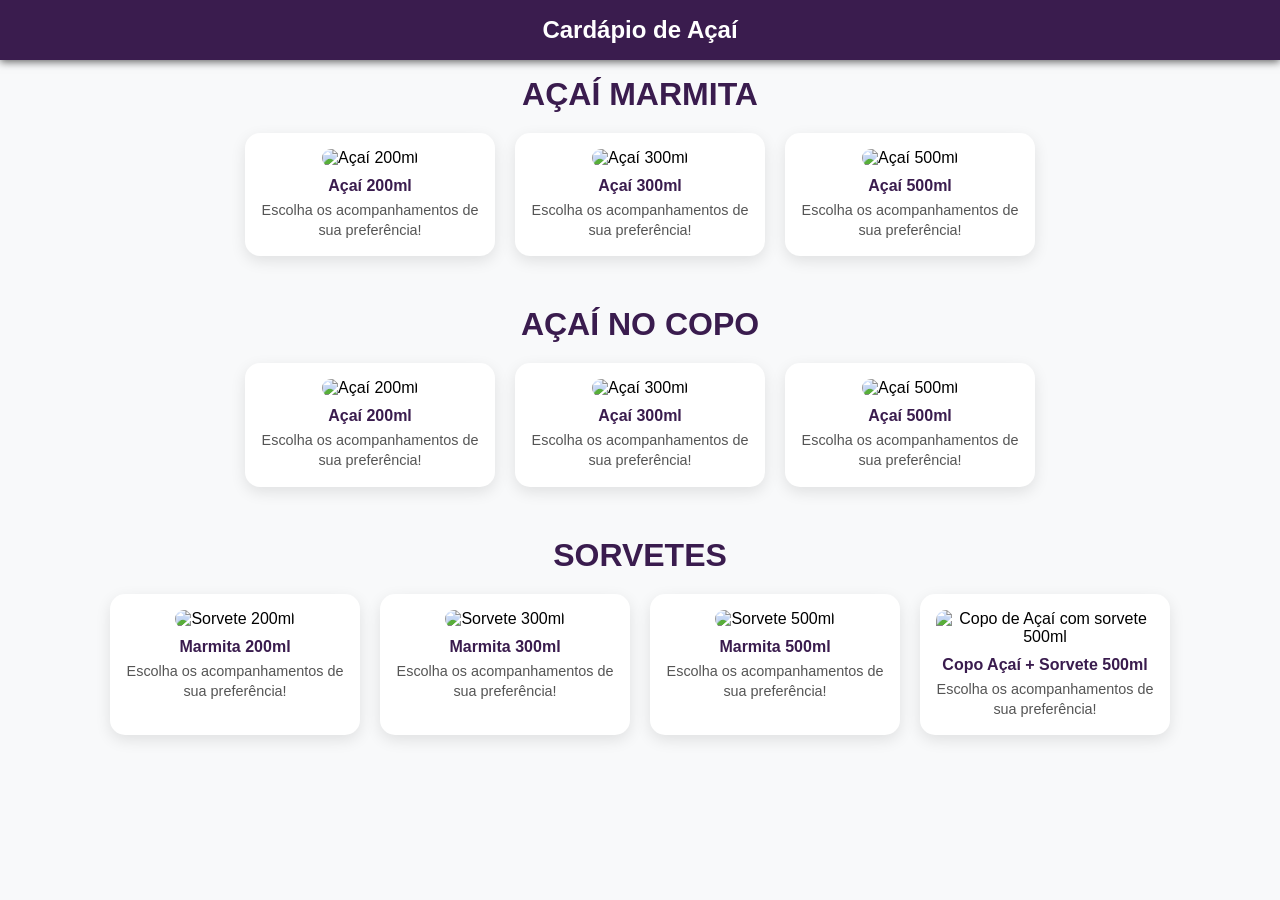
==== cardapio.html @ 769ee6a1 "Add files via upload" ====
<!DOCTYPE html>
<html lang="pt-BR">
<head>
    <meta charset="UTF-8">
    <meta name="viewport" content="width=device-width, initial-scale=1.0">
    <title>Cardápio de Açaí</title>
    <link rel="stylesheet" href="cardapio.css">
</head>
<body>

    <nav class="navbar">
        <h2>Cardápio de Açaí</h2>
    </nav>

    <main class="container">

        <!-- Açaí Marmita -->
        <section class="category">
            <h3>AÇAÍ MARMITA</h3>
            <div class="cards">
                <div class="card" onclick="handclick(200, 'Açaí marmita')">
                    <img src="img/marmita.jpeg" alt="Açaí 200ml">
                    <span class="card-text">Açaí 200ml</span>
                    <p class="description">Escolha os acompanhamentos de sua preferência!</p>
                </div>
                <div class="card" onclick="handclick(300, 'Açaí marmita')">
                    <img src="img/marmita2.jpeg" alt="Açaí 300ml">
                    <span class="card-text">Açaí 300ml</span>
                    <p class="description">Escolha os acompanhamentos de sua preferência!</p>
                </div>
                <div class="card" onclick="handclick(500, 'Açaí marmita')">
                    <img src="img/marmita500.jpeg" alt="Açaí 500ml">
                    <span class="card-text">Açaí 500ml</span>
                    <p class="description">Escolha os acompanhamentos de sua preferência!</p>
                </div>
            </div>
        </section>

        <!-- Açaí no Copo -->
        <section class="category">
            <h3>AÇAÍ NO COPO</h3>
            <div class="cards">
                <div class="card" onclick="handclick(200, 'Copo Açaí')">
                    <img src="img/copo200.jpeg" alt="Açaí 200ml">
                    <span class="card-text">Açaí 200ml</span>
                    <p class="description">Escolha os acompanhamentos de sua preferência!</p>
                </div>
                <div class="card" onclick="handclick(300, 'Copo Açaí')">
                    <img src="img/copo300Adesivo.jpeg" alt="Açaí 300ml">
                    <span class="card-text">Açaí 300ml</span>
                    <p class="description">Escolha os acompanhamentos de sua preferência!</p>
                </div>
                <div class="card" onclick="handclick(500, 'Copo Açaí')">
                    <img src="img/copo500.jpeg" alt="Açaí 500ml">
                    <span class="card-text">Açaí 500ml</span>
                    <p class="description">Escolha os acompanhamentos de sua preferência!</p>
                </div>
            </div>
        </section>

        <!-- Sorvetes -->
        <section class="category">
            <h3>SORVETES</h3>
            <div class="cards">
                <div class="card" onclick="handclick(200, 'Sorvete')">
                    <img src="img/sorvete.jpg" alt="Sorvete 200ml">
                    <span class="card-text">Marmita 200ml</span>
                    <p class="description">Escolha os acompanhamentos de sua preferência!</p>
                </div>
                <div class="card" onclick="handclick(300, 'Sorvete')">
                    <img src="img/sorvete2.jpg" alt="Sorvete 300ml">
                    <span class="card-text">Marmita 300ml</span>
                    <p class="description">Escolha os acompanhamentos de sua preferência!</p>
                </div>
                <div class="card" onclick="handclick(500, 'Sorvete')">
                    <img src="img/sorvete3.jpg" alt="Sorvete 500ml">
                    <span class="card-text">Marmita 500ml</span>
                    <p class="description">Escolha os acompanhamentos de sua preferência!</p>
                </div>
                <div class="card" onclick="handclick(500, 'Sorvete/copo')">
                    <img src="img/sorvete.açai.jpg" alt="Copo de Açaí com sorvete 500ml">
                    <span class="card-text">Copo Açaí + Sorvete 500ml</span>
                    <p class="description">Escolha os acompanhamentos de sua preferência!</p>
                </div>
            </div>
        </section>

    </main>

    <script src="cardapio.js"></script>
</body>
</html>
---- cardapio.css ----
* {
    box-sizing: border-box;
    margin: 0;
    padding: 0;
    font-family: 'Inter', sans-serif;
}

body {
    background-color: #f8f9fa;
    padding-top: 60px; /* Espaço para navbar fixa */
    display: flex;
    justify-content: center;
    align-items: center;
    flex-direction: column;
}

.navbar {
    position: fixed;
    top: 0;
    width: 100%;
    background-color: #3A1C4E;
    color: white;
    text-align: center;
    padding: 1rem 2rem;
    z-index: 1000;
    box-shadow: 0px 2px 8px rgba(0,0,0,0.6);
}

.container {
    width: 100%;
    max-width: 1200px;
    padding: 1rem 2rem;
    display: flex;
    flex-direction: column;
    gap: 50px;
}

.category h3 {
    text-align: center;
    font-size: 2rem;
    color: #3A1C4E;
    margin-bottom: 20px;
}

.cards {
    display: flex;
    flex-wrap: wrap; /* Permite quebra de linha */
    justify-content: center;
    gap: 20px;
}

.card {
    background: #fff;
    padding: 1rem;
    border-radius: 15px;
    flex: 1 1 250px; /* Mínimo 250px, cresce se houver espaço */
    max-width: 250px;
    text-align: center;
    box-shadow: 0px 5px 15px rgba(0,0,0,0.1);
    transition: transform 0.3s ease, box-shadow 0.3s ease;
}

.card:hover {
    transform: translateY(-6px);
    box-shadow: 0px 5px 12px rgba(0,0,0,0.12);
}

.card img {
    width: 100%;
    border-radius: 10px;
}

.card-text {
    display: block;
    margin-top: 10px;
    font-weight: bold;
    color: #3A1C4E;
    font-size: 1rem;
}

.description {
    font-size: 0.9rem;
    margin-top: 5px;
    color: #555;
    line-height: 1.4;
}

/* Responsividade */
@media (max-width: 768px) {
    .container {
        padding: 1rem;
    }

    .card {
        flex: 1 1 80%; /* Cards maiores no mobile */
        max-width: none;
    }
}

@media (max-width: 480px) {
    .card {
        flex: 1 1 100%;
    }
}
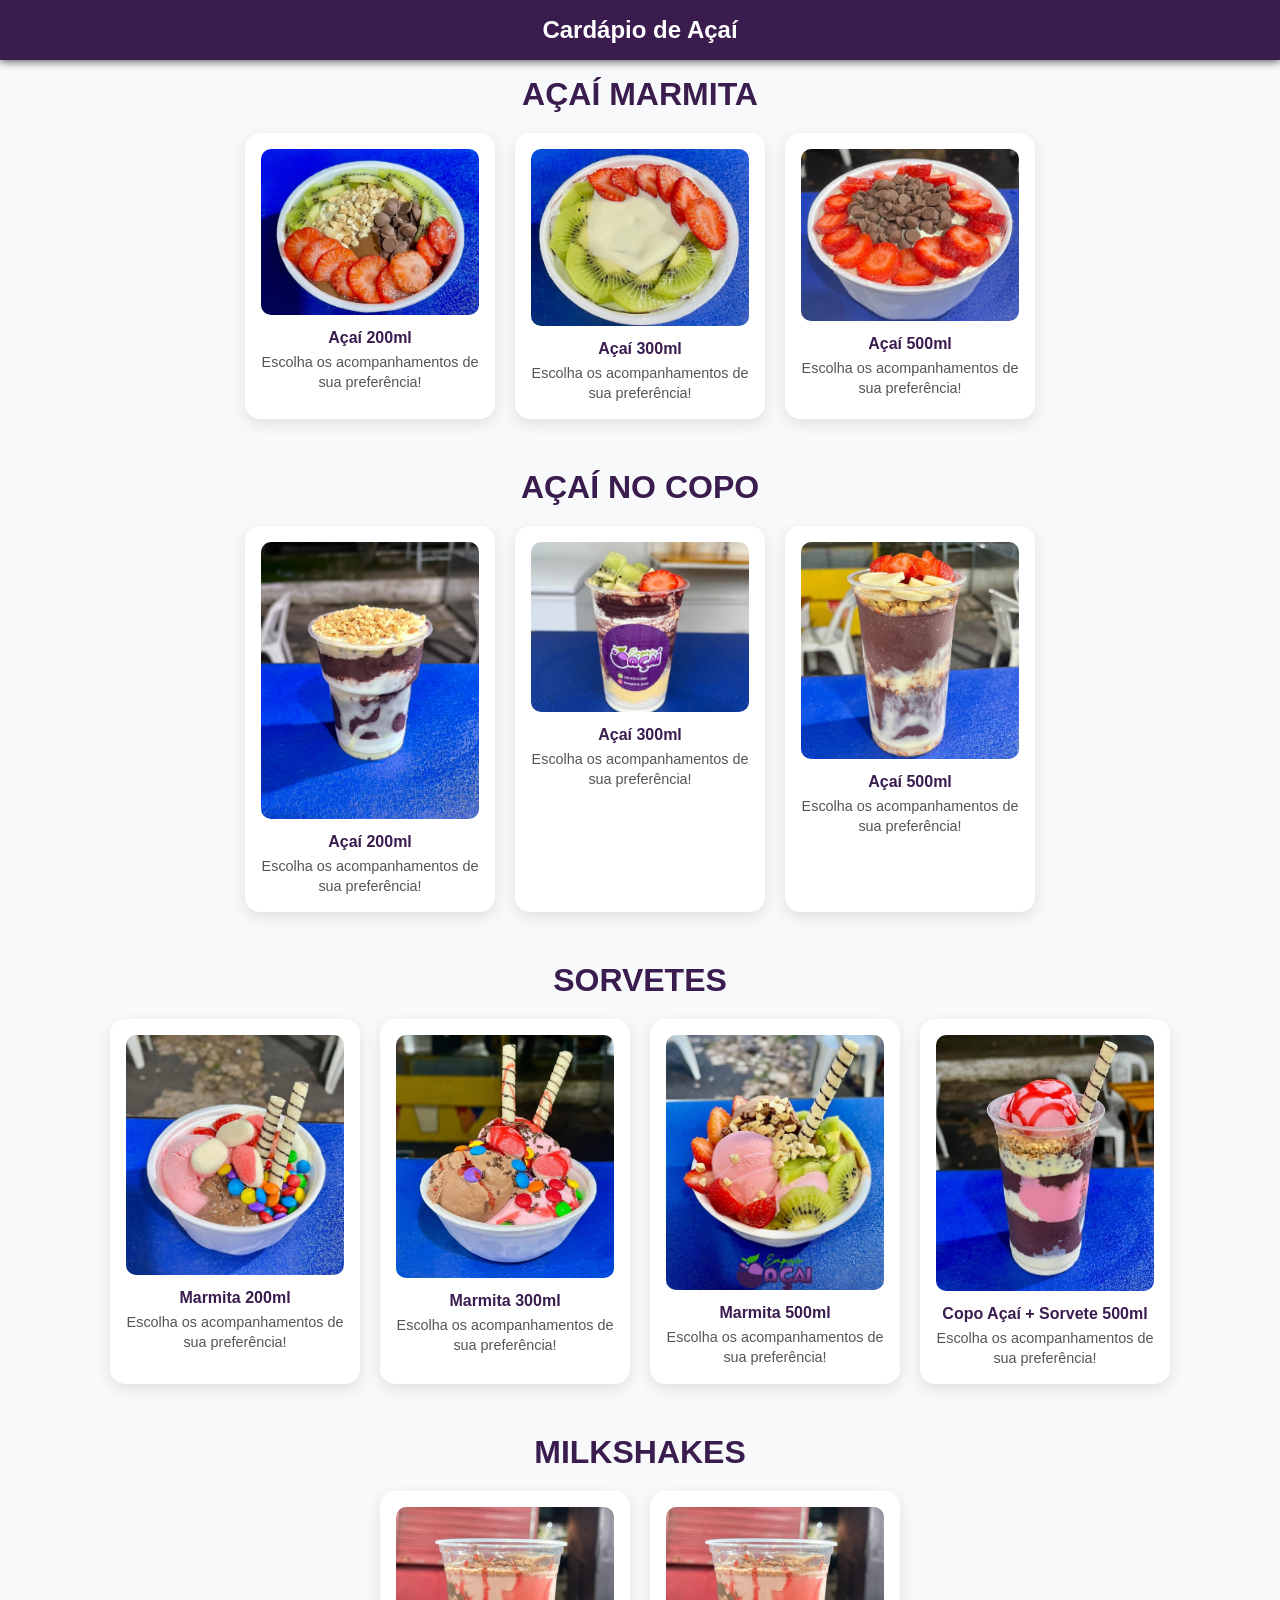
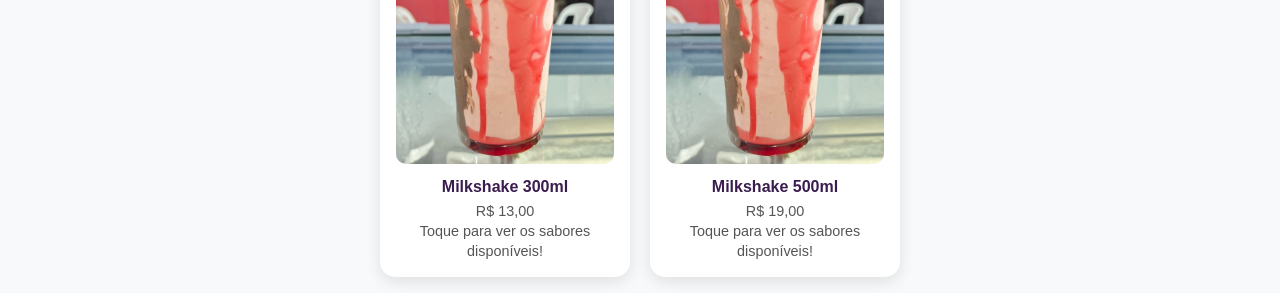
==== commit cecc9e6b: "Update cardapio.html" ====
--- a/cardapio.html
+++ b/cardapio.html
@@ -84,6 +84,23 @@
                 </div>
             </div>
         </section>
+        <!-- Milkshakes -->
+<section class="category">
+    <h3>MILKSHAKES</h3>
+    <div class="cards">
+        <div class="card" onclick="handclick('300', 'Milkshake')">
+            <img src="img/Milk.jpg" alt="Milkshake">
+            <span class="card-text">Milkshake 300ml</span>
+            <p class="description">R$ 13,00<br>Toque para ver os sabores disponíveis!</p>
+        </div>
+
+        <div class="card" onclick="handclick('500', 'Milkshake')">
+            <img src="img/Milk.jpg" alt="Milkshake">
+            <span class="card-text">Milkshake 500ml</span>
+            <p class="description">R$ 19,00<br>Toque para ver os sabores disponíveis!</p>
+        </div>
+    </div>
+</section>
 
     </main>
 
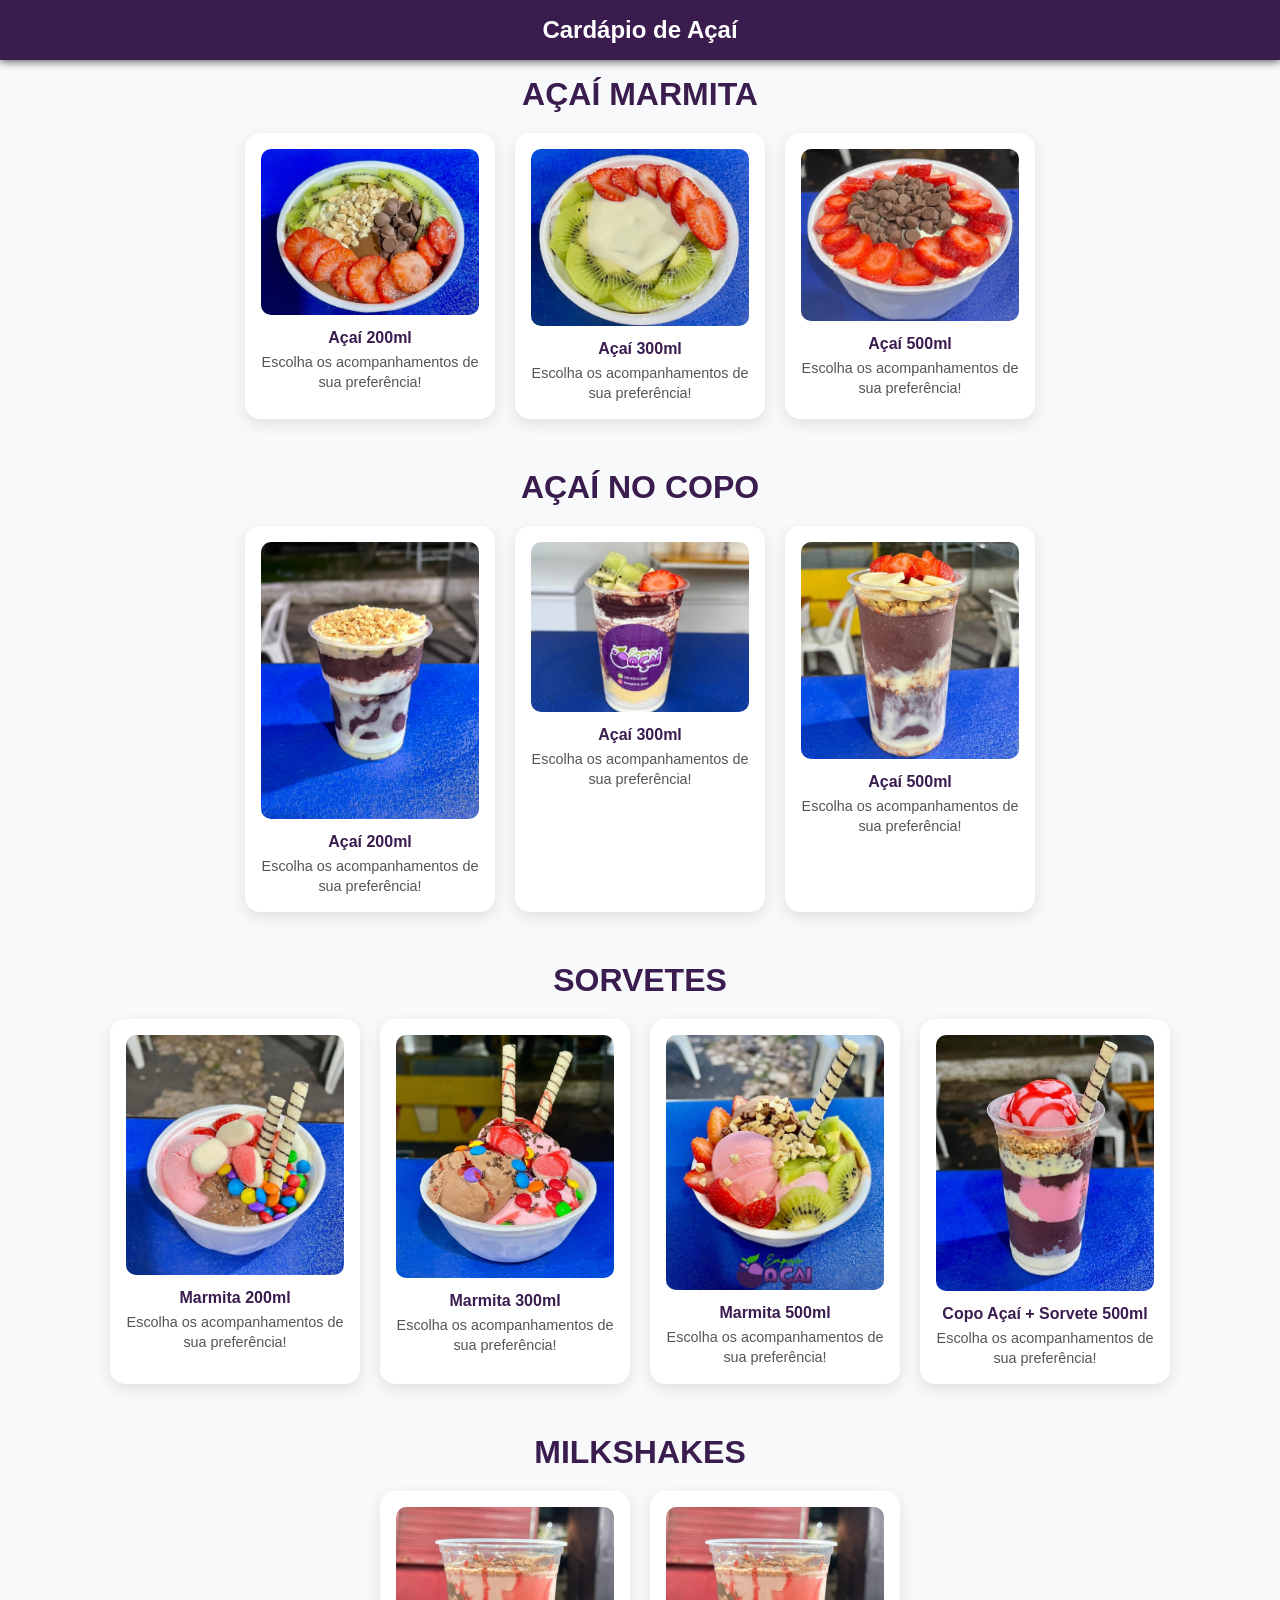
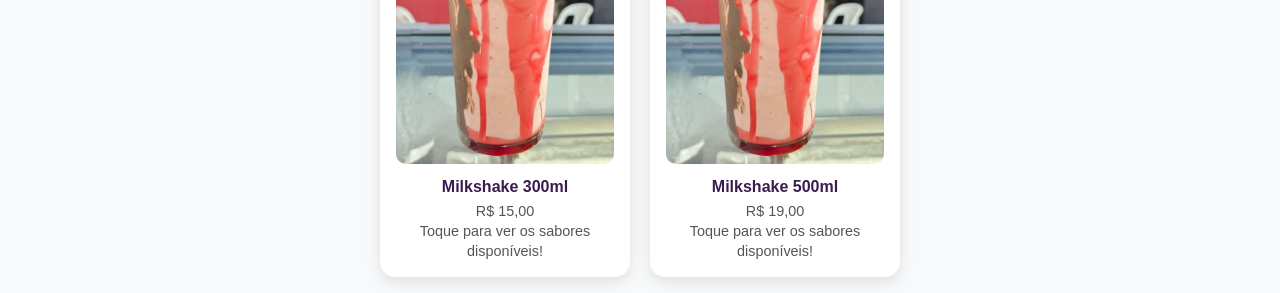
==== commit 8c4c370a: "Update cardapio.html" ====
--- a/cardapio.html
+++ b/cardapio.html
@@ -91,7 +91,7 @@
         <div class="card" onclick="handclick('300', 'Milkshake')">
             <img src="img/Milk.jpg" alt="Milkshake">
             <span class="card-text">Milkshake 300ml</span>
-            <p class="description">R$ 13,00<br>Toque para ver os sabores disponíveis!</p>
+            <p class="description">R$ 15,00<br>Toque para ver os sabores disponíveis!</p>
         </div>
 
         <div class="card" onclick="handclick('500', 'Milkshake')">
@@ -107,3 +107,4 @@
     <script src="cardapio.js"></script>
 </body>
 </html>
+
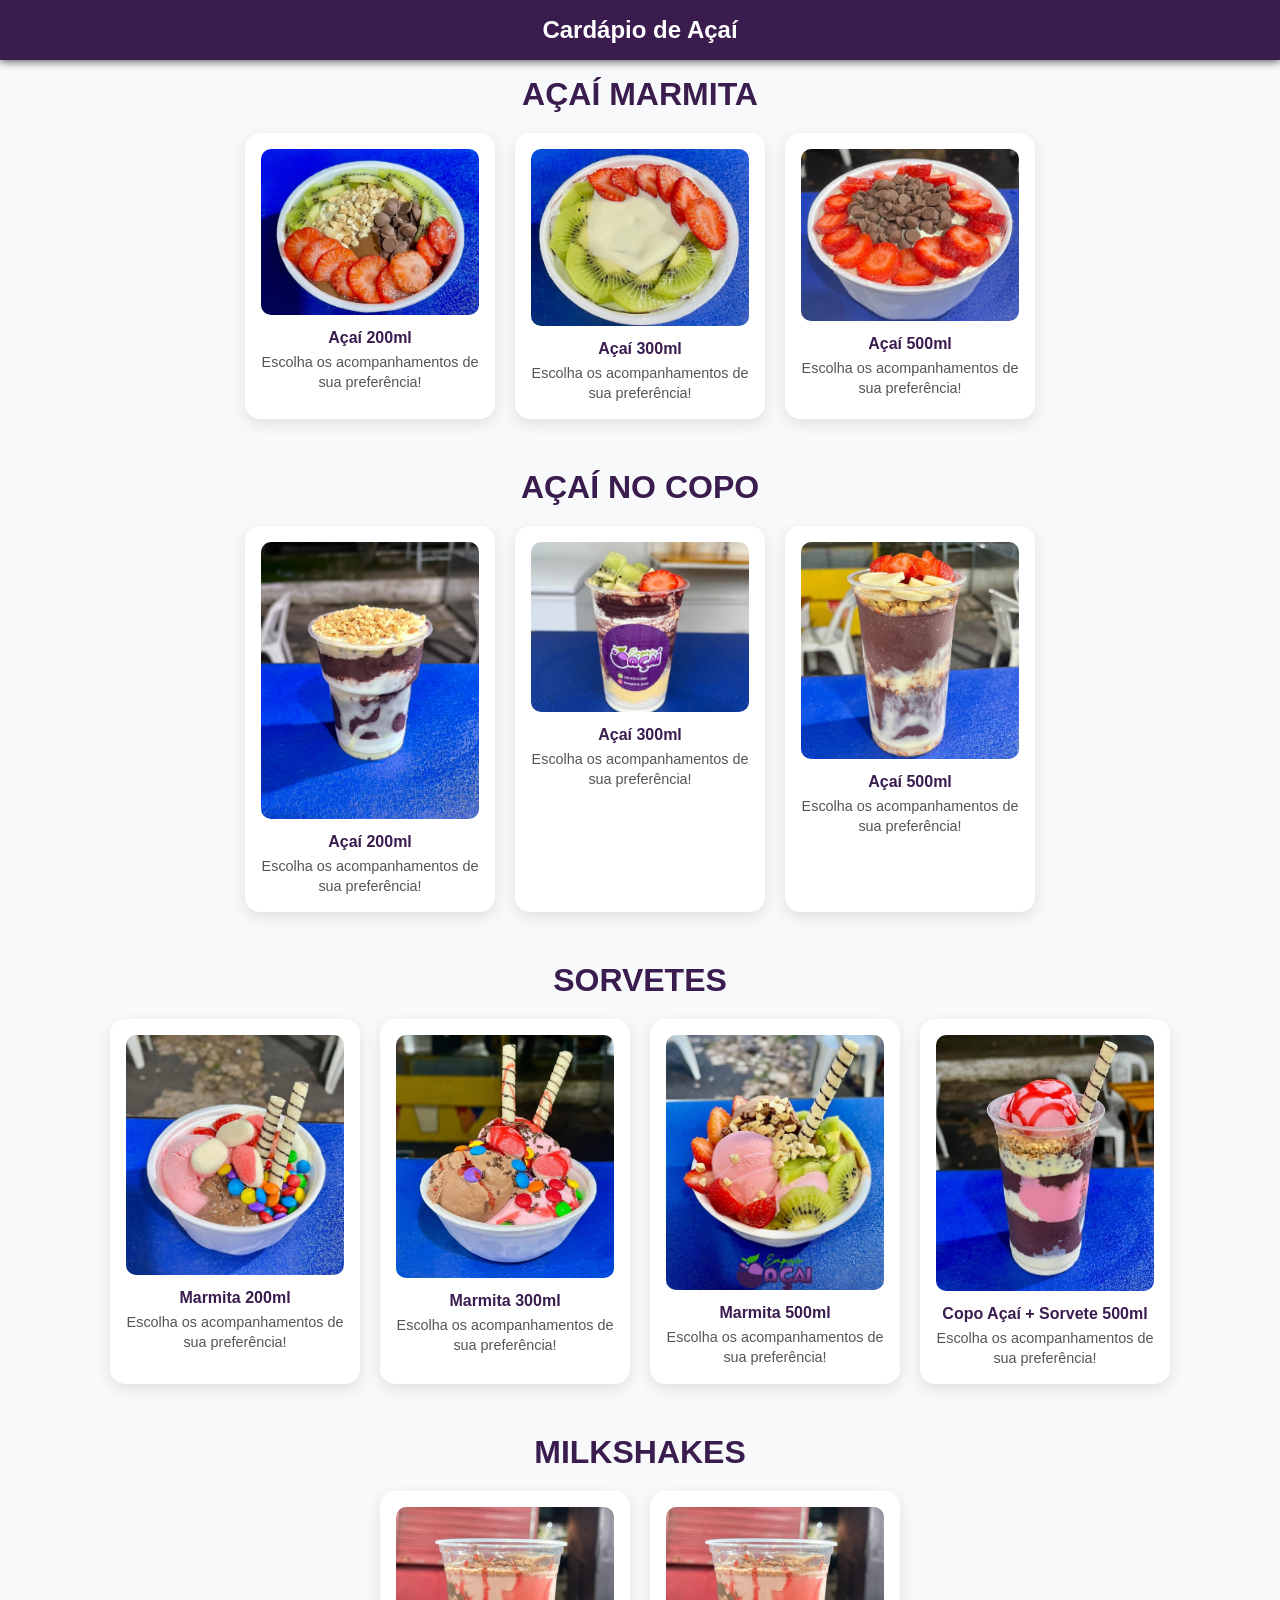
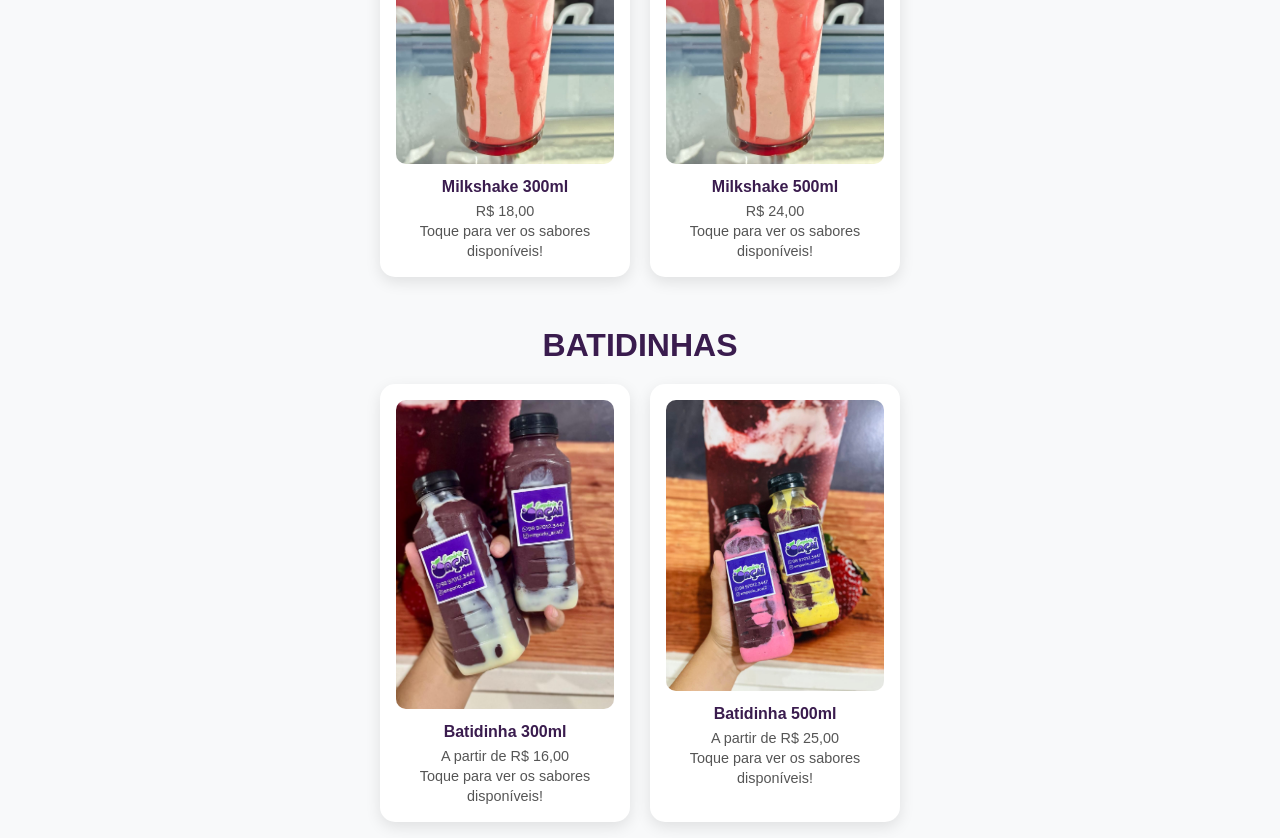
==== commit 45d44fac: "Atualização no cardápio e adição de imagens de batidinha" ====
--- a/cardapio.html
+++ b/cardapio.html
@@ -1,11 +1,13 @@
 <!DOCTYPE html>
 <html lang="pt-BR">
+
 <head>
     <meta charset="UTF-8">
     <meta name="viewport" content="width=device-width, initial-scale=1.0">
     <title>Cardápio de Açaí</title>
     <link rel="stylesheet" href="cardapio.css">
 </head>
+
 <body>
 
     <nav class="navbar">
@@ -85,19 +87,35 @@
             </div>
         </section>
         <!-- Milkshakes -->
-<section class="category">
-    <h3>MILKSHAKES</h3>
+        <section class="category">
+            <h3>MILKSHAKES</h3>
+            <div class="cards">
+                <div class="card" onclick="handclick('300', 'Milkshake')">
+                    <img src="img/Milk.jpg" alt="Milkshake">
+                    <span class="card-text">Milkshake 300ml</span>
+                    <p class="description">R$ 18,00<br>Toque para ver os sabores disponíveis!</p>
+                </div>
+
+                <div class="card" onclick="handclick('500', 'Milkshake')">
+                    <img src="img/Milk.jpg" alt="Milkshake">
+                    <span class="card-text">Milkshake 500ml</span>
+                    <p class="description">R$ 24,00<br>Toque para ver os sabores disponíveis!</p>
+                </div>
+            </div>
+        </section>
+        <section class="category">
+    <h3>BATIDINHAS</h3>
     <div class="cards">
-        <div class="card" onclick="handclick('300', 'Milkshake')">
-            <img src="img/Milk.jpg" alt="Milkshake">
-            <span class="card-text">Milkshake 300ml</span>
-            <p class="description">R$ 15,00<br>Toque para ver os sabores disponíveis!</p>
+        <div class="card" onclick="handclick('300', 'Batidinha')">
+            <img src="img/batidinhaT.jpeg" alt="Batidinha 300ml">
+            <span class="card-text">Batidinha 300ml</span>
+            <p class="description">A partir de R$ 16,00<br>Toque para ver os sabores disponíveis!</p>
         </div>
 
-        <div class="card" onclick="handclick('500', 'Milkshake')">
-            <img src="img/Milk.jpg" alt="Milkshake">
-            <span class="card-text">Milkshake 500ml</span>
-            <p class="description">R$ 19,00<br>Toque para ver os sabores disponíveis!</p>
+        <div class="card" onclick="handclick('500', 'Batidinha')">
+            <img src="img/batidinhaP.jpeg" alt="Batidinha 500ml">
+            <span class="card-text">Batidinha 500ml</span>
+            <p class="description">A partir de R$ 25,00<br>Toque para ver os sabores disponíveis!</p>
         </div>
     </div>
 </section>
@@ -106,5 +124,5 @@
 
     <script src="cardapio.js"></script>
 </body>
-</html>
 
+</html>
